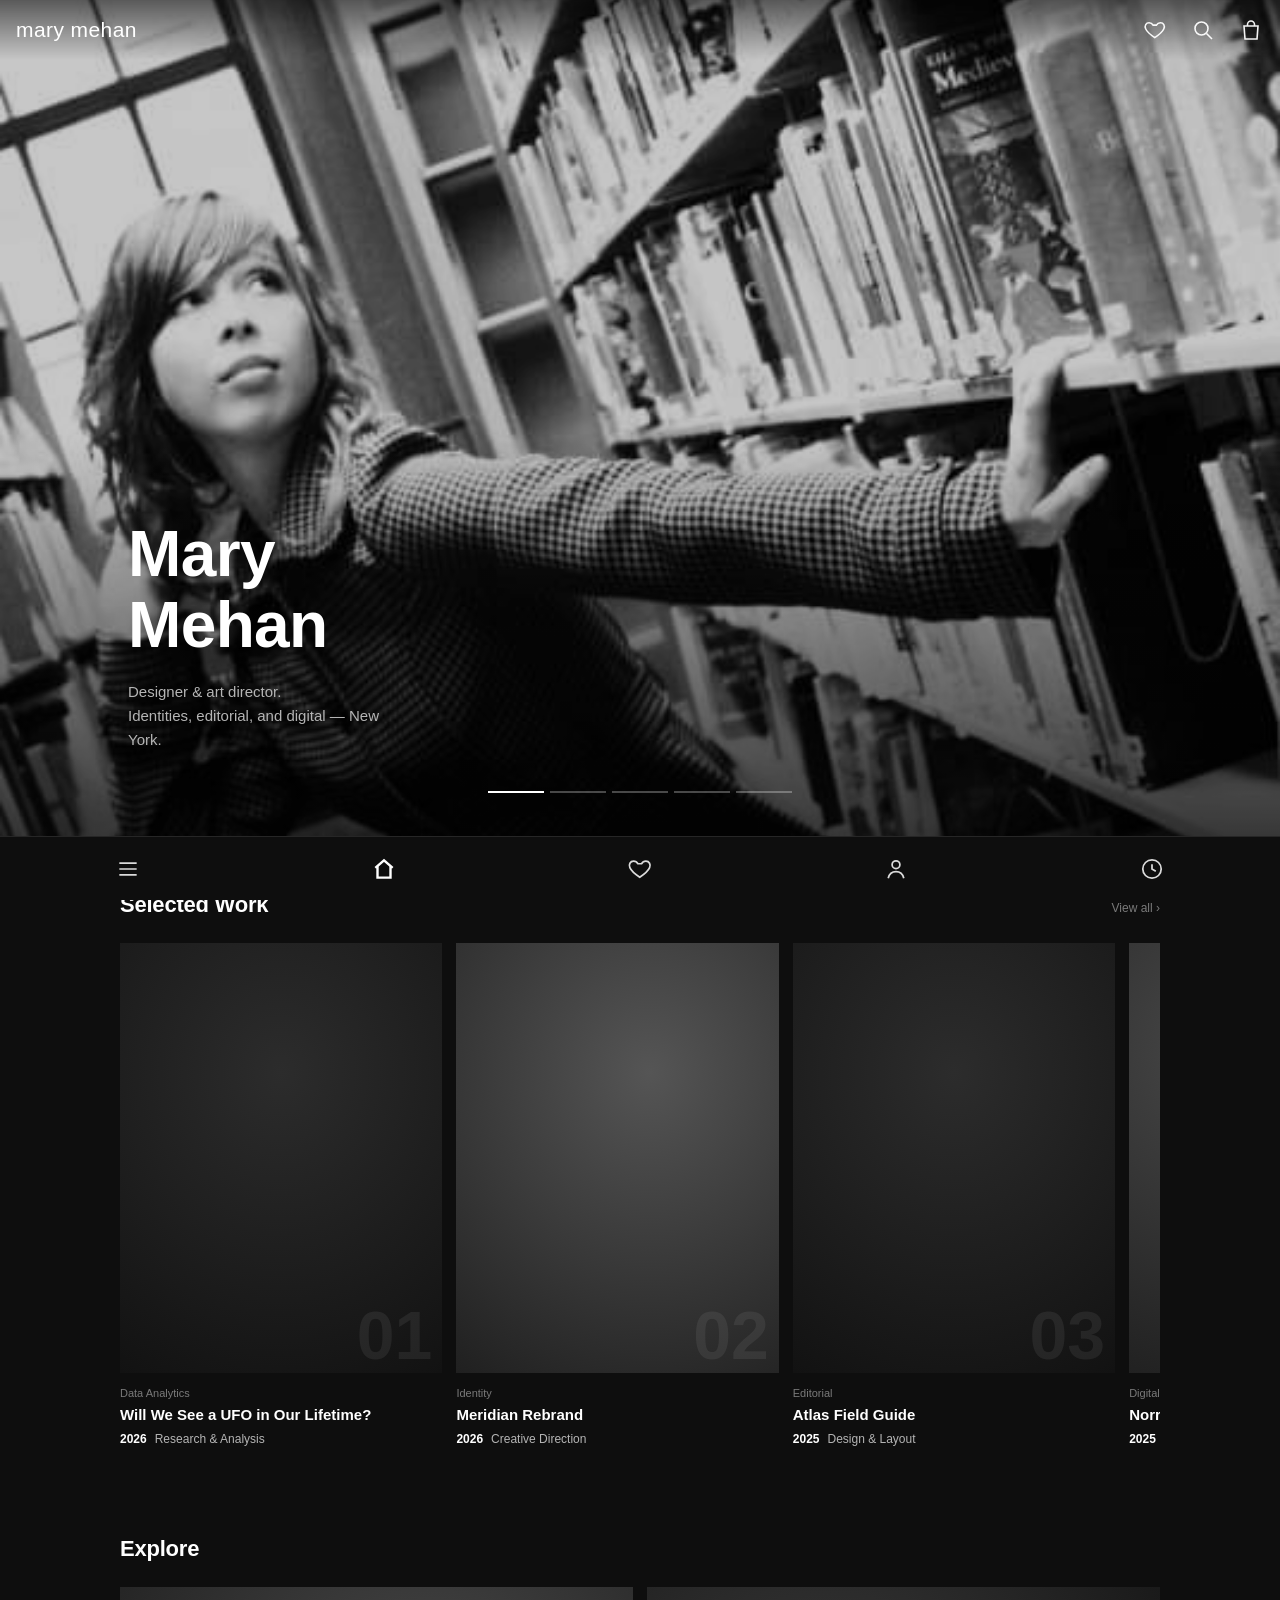
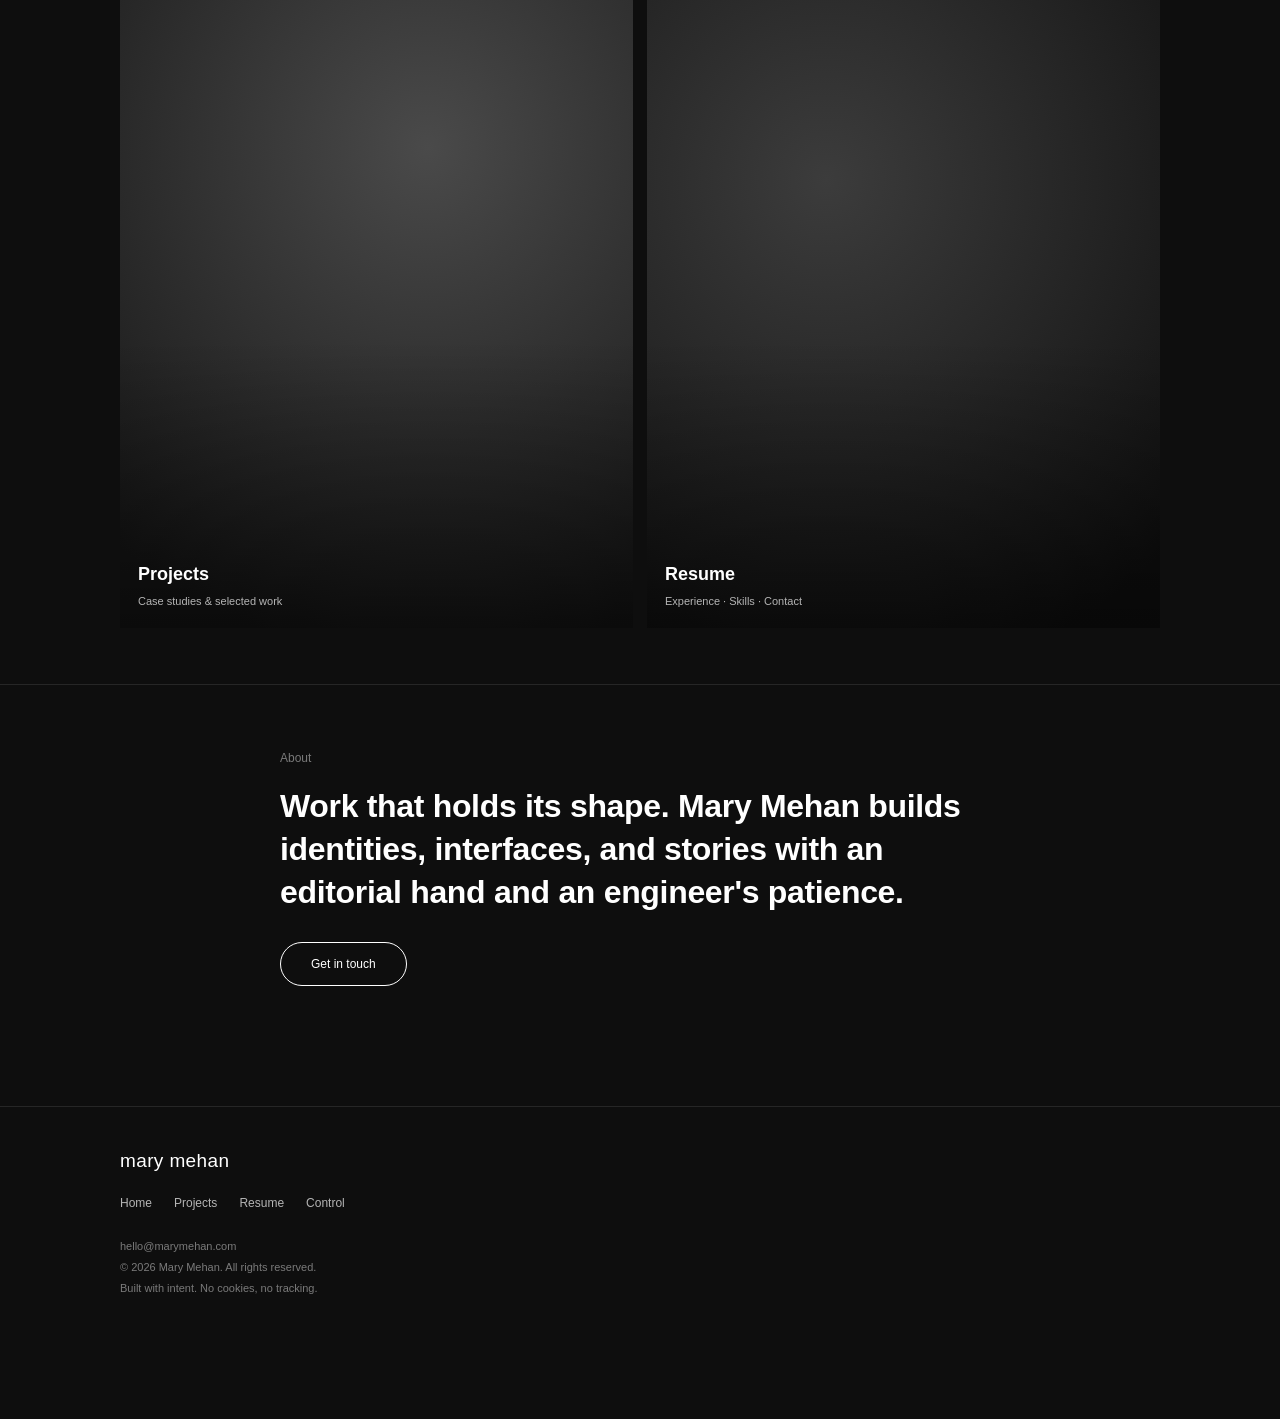
==== index.html @ bd60a0c3 "Initial commit: Mary Mehan portfolio site Dark editorial portfolio styled after the JUUN.J mobile sh" ====
<!DOCTYPE html>
<html lang="en">
<head>
  <meta charset="UTF-8" />
  <meta name="viewport" content="width=device-width, initial-scale=1.0" />
  <meta name="theme-color" content="#0e0e0e" />
  <title>mary mehan — portfolio</title>
  <link rel="stylesheet" href="css/style.css" />
</head>
<body data-page="home">

  <!-- full-screen hero carousel -->
  <section class="hero" aria-label="Featured">
    <div class="hero-track">
      <div class="hero-slide">
        <div class="slide-art art-photo" style="background-image: url('img/hero-1.jpg')"></div>
        <div class="slide-caption">
          <div class="slide-title">Mary<br />Mehan</div>
          <div class="slide-sub">Designer &amp; art director.<br />Identities, editorial, and digital — New York.</div>
        </div>
      </div>
      <div class="hero-slide">
        <div class="slide-art art-figure"></div>
        <div class="slide-caption">
          <div class="slide-title">The<br />Work</div>
          <div class="slide-sub">Identities, editorial, and digital.<br />Selected projects, 2018 to now.</div>
        </div>
      </div>
      <div class="hero-slide">
        <div class="slide-art art-2" data-mark="26"></div>
        <div class="slide-caption">
          <div class="slide-title">Atlas<br />Field Guide</div>
          <div class="slide-sub">172 pages of maps, margins, and quiet type.<br />Editorial design, 2025.</div>
        </div>
      </div>
      <div class="hero-slide">
        <div class="slide-art art-3" data-mark="NC"></div>
        <div class="slide-caption">
          <div class="slide-title">Norr<br />Commerce</div>
          <div class="slide-sub">A storefront that gets out of the way.<br />UX / UI, shipped 2025.</div>
        </div>
      </div>
      <div class="hero-slide">
        <div class="slide-art art-portrait"></div>
        <div class="slide-caption">
          <div class="slide-title">Say<br />Hello</div>
          <div class="slide-sub">Now booking for 2026.<br /><span id="hero-email">hello@marymehan.com</span></div>
        </div>
      </div>
    </div>
    <div class="hero-progress"></div>
  </section>

  <!-- selected work row -->
  <section class="section">
    <div class="wrap">
      <div class="section-head">
        <h2>Selected Work</h2>
        <a class="more" href="projects.html">View all</a>
      </div>
      <div class="scroll-row" id="home-row"></div>
    </div>
  </section>

  <!-- two-column tiles -->
  <section class="section">
    <div class="wrap">
      <div class="section-head">
        <h2>Explore</h2>
      </div>
      <div class="grid-2">
        <a class="cat-tile" href="projects.html">
          <span class="tile-label">Projects<small>Case studies &amp; selected work</small></span>
        </a>
        <a class="cat-tile" href="resume.html">
          <span class="tile-label">Resume<small>Experience · Skills · Contact</small></span>
        </a>
      </div>
    </div>
  </section>

  <!-- statement strip -->
  <section class="statement">
    <div class="wrap">
      <div class="kicker">About</div>
      <p id="statement-text">Work that holds its shape.</p>
      <a class="cta" href="resume.html">Get in touch</a>
    </div>
  </section>

  <footer class="site-footer">
    <div class="wrap">
      <div class="foot-brand">mary mehan</div>
      <div class="foot-links">
        <a href="index.html">Home</a>
        <a href="projects.html">Projects</a>
        <a href="resume.html">Resume</a>
        <a href="control.html">Control</a>
      </div>
      <div class="foot-fine">
        <span id="foot-email">hello@marymehan.com</span><br />
        © 2026 Mary Mehan. All rights reserved.<br />
        Built with intent. No cookies, no tracking.
      </div>
    </div>
  </footer>

  <script src="js/main.js"></script>
  <script>
    document.addEventListener("DOMContentLoaded", () => {
      const data = mmLoad();
      document.getElementById("statement-text").textContent = data.statement;
      document.getElementById("foot-email").textContent = data.email;
      document.getElementById("hero-email").textContent = data.email;
      renderRow(document.getElementById("home-row"), data.projects.slice(0, 5));
    });
  </script>
</body>
</html>
---- css/style.css ----
/* ==========================================================
   MARY MEHAN — portfolio
   Design language: dark app-like editorial (juun.j style)
   ========================================================== */

:root {
  --bg: #0e0e0e;
  --bg-raise: #161616;
  --text: #ffffff;
  --text-dim: #b5b5b5;
  --text-faint: #7a7a7a;
  --hairline: #262626;
  --font: "Helvetica Neue", Helvetica, Arial, "Segoe UI", sans-serif;
  --max: 1080px;
  --navbar-h: 64px;
  --topbar-h: 60px;
}

* { margin: 0; padding: 0; box-sizing: border-box; }

html { -webkit-text-size-adjust: 100%; }

body {
  font-family: var(--font);
  background: var(--bg);
  color: var(--text);
  font-size: 14px;
  line-height: 1.5;
  padding-bottom: var(--navbar-h);
}

a { color: inherit; text-decoration: none; }
button { font-family: inherit; cursor: pointer; background: none; border: none; color: inherit; }
img { max-width: 100%; display: block; }
svg { display: block; }

.wrap { max-width: var(--max); margin: 0 auto; padding: 0 20px; }

/* ---------- top bar ---------- */
.topbar {
  position: fixed;
  top: 0;
  left: 0;
  right: 0;
  z-index: 100;
  height: var(--topbar-h);
  display: flex;
  align-items: center;
  justify-content: space-between;
  padding: 0 16px;
  background: linear-gradient(to bottom, rgba(0, 0, 0, 0.55), rgba(0, 0, 0, 0));
  transition: background 0.3s ease;
}
.topbar.solid { background: rgba(14, 14, 14, 0.92); backdrop-filter: blur(8px); }
.topbar .left { display: flex; align-items: center; gap: 10px; }
.topbar .brand {
  font-size: 21px;
  font-weight: 500;
  letter-spacing: 0.02em;
  text-transform: lowercase;
}
.topbar .right { display: flex; align-items: center; gap: 22px; }
.icon-btn {
  width: 26px;
  height: 26px;
  display: flex;
  align-items: center;
  justify-content: center;
  color: var(--text);
  opacity: 0.95;
}
.icon-btn:hover { opacity: 0.7; }
.icon-btn svg { width: 24px; height: 24px; stroke: currentColor; fill: none; stroke-width: 1.6; }

/* ---------- bottom nav ---------- */
.bottomnav {
  position: fixed;
  left: 0;
  right: 0;
  bottom: 0;
  z-index: 100;
  height: var(--navbar-h);
  background: var(--bg);
  border-top: 1px solid var(--hairline);
  display: flex;
  align-items: center;
  justify-content: space-around;
  padding-bottom: env(safe-area-inset-bottom);
}
.bottomnav a, .bottomnav button {
  flex: 1;
  height: 100%;
  display: flex;
  align-items: center;
  justify-content: center;
  color: var(--text);
  opacity: 0.85;
}
.bottomnav svg { width: 26px; height: 26px; stroke: currentColor; fill: none; stroke-width: 1.6; }
.bottomnav .active { opacity: 1; }
.bottomnav .active svg { stroke-width: 2.2; }
.bottomnav a:hover, .bottomnav button:hover { opacity: 1; }

/* ---------- overlay menu ---------- */
.menu-overlay {
  position: fixed;
  inset: 0;
  z-index: 200;
  background: rgba(10, 10, 10, 0.97);
  display: flex;
  flex-direction: column;
  justify-content: center;
  padding: 0 28px;
  opacity: 0;
  pointer-events: none;
  transition: opacity 0.3s ease;
}
.menu-overlay.open { opacity: 1; pointer-events: auto; }
.menu-overlay .menu-close {
  position: absolute;
  top: 16px;
  right: 16px;
  font-size: 28px;
  font-weight: 300;
  padding: 8px;
}
.menu-overlay nav a {
  display: block;
  font-size: clamp(34px, 8vw, 54px);
  font-weight: 700;
  line-height: 1.35;
  color: var(--text-faint);
  transition: color 0.2s ease;
}
.menu-overlay nav a:hover, .menu-overlay nav a.active { color: var(--text); }
.menu-overlay .menu-foot {
  position: absolute;
  bottom: calc(var(--navbar-h) + 24px);
  left: 28px;
  font-size: 12px;
  color: var(--text-faint);
  letter-spacing: 0.04em;
}

/* ---------- hero carousel ---------- */
.hero {
  position: relative;
  overflow: hidden;
  height: calc(100dvh - var(--navbar-h));
  background: var(--bg);
}
.hero-track {
  display: flex;
  height: 100%;
  transition: transform 0.7s cubic-bezier(0.22, 1, 0.36, 1);
}
.hero-slide {
  flex: 0 0 100%;
  position: relative;
  display: flex;
  align-items: flex-end;
}
.hero-slide .slide-art { position: absolute; inset: 0; }
.hero-slide .slide-caption {
  position: relative;
  z-index: 2;
  padding: 0 28px 84px;
  max-width: var(--max);
  width: 100%;
  margin: 0 auto;
}
.slide-title {
  font-size: clamp(38px, 8vw, 64px);
  font-weight: 700;
  line-height: 1.12;
  letter-spacing: -0.01em;
}
.slide-sub {
  margin-top: 18px;
  font-size: 15px;
  font-weight: 400;
  line-height: 1.6;
  color: var(--text-dim);
  max-width: 34ch;
}

/* slide indicator — thin bars, bottom center */
.hero-progress {
  position: absolute;
  left: 50%;
  bottom: 34px;
  transform: translateX(-50%);
  z-index: 3;
  display: flex;
  gap: 6px;
}
.hero-progress button {
  width: 56px;
  height: 2px;
  padding: 10px 0;
  background: none;
  position: relative;
}
.hero-progress button::after {
  content: "";
  position: absolute;
  left: 0;
  right: 0;
  top: 50%;
  height: 2px;
  margin-top: -1px;
  background: rgba(255, 255, 255, 0.28);
}
.hero-progress button.on::after { background: #ffffff; }

/* photographic slide art */
.art-photo {
  background-size: cover;
  background-position: center 22%;
  background-repeat: no-repeat;
  filter: grayscale(1) brightness(0.78);
}
@media (min-width: 900px) {
  /* portrait image on a wide screen: keep the subject right of the caption */
  .art-photo { background-position: 72% 20%; }
}

/* cutout portrait composited onto a dark studio backdrop */
.art-portrait {
  background-image:
    url("../img/hero-2.png"),
    radial-gradient(120% 90% at 50% 20%, #4e4e4e 0%, #262626 45%, #0d0d0d 100%);
  background-size: auto 88%, cover;
  background-position: center bottom, center;
  background-repeat: no-repeat;
  filter: grayscale(1);
}
@media (min-width: 900px) {
  /* keep the subject right of the caption on wide screens */
  .art-portrait {
    background-position: 68% bottom, center;
    background-size: auto 94%, cover;
  }
}

/* crouching-figure cutout on a dark studio backdrop */
.art-figure {
  background-image:
    url("../img/hero-3.png"),
    radial-gradient(130% 100% at 60% 30%, #5a5a5a 0%, #2a2a2a 50%, #0d0d0d 100%);
  background-size: auto 78%, cover;
  background-position: right -40px top 42%, center;
  background-repeat: no-repeat;
  filter: grayscale(1);
}
@media (min-width: 900px) {
  .art-figure {
    background-position: right -40px top 45%, center;
    background-size: auto 84%, cover;
  }
}

/* studio-backdrop slide art — monochrome photo feel */
.art-1 {
  background:
    radial-gradient(120% 90% at 60% 30%, #6a6a6a 0%, #3c3c3c 45%, #191919 100%);
}
.art-2 {
  background:
    radial-gradient(130% 100% at 35% 25%, #575757 0%, #303030 50%, #121212 100%);
}
.art-3 {
  background:
    radial-gradient(110% 95% at 70% 40%, #7c7c7c 0%, #424242 40%, #151515 100%);
}
.slide-art::before {
  content: "";
  position: absolute;
  inset: 0;
  background: linear-gradient(to top, rgba(0, 0, 0, 0.72) 0%, rgba(0, 0, 0, 0) 48%);
}
.slide-art::after {
  content: attr(data-mark);
  position: absolute;
  right: 2%;
  top: 46%;
  transform: translateY(-50%);
  font-size: clamp(140px, 38vw, 420px);
  font-weight: 700;
  letter-spacing: -0.05em;
  line-height: 1;
  color: rgba(255, 255, 255, 0.05);
}

/* ---------- page hero (subpages) ---------- */
.page-hero {
  padding: calc(var(--topbar-h) + 46px) 0 34px;
  border-bottom: 1px solid var(--hairline);
}
.page-hero h1 {
  font-size: clamp(34px, 7vw, 52px);
  font-weight: 700;
  line-height: 1.1;
  letter-spacing: -0.01em;
}
.page-hero p {
  margin-top: 12px;
  font-size: 14px;
  color: var(--text-dim);
}

/* ---------- sections ---------- */
.section { padding: 52px 0 8px; }
.section-head {
  display: flex;
  align-items: baseline;
  justify-content: space-between;
  margin-bottom: 22px;
}
.section-head h2 {
  font-size: 22px;
  font-weight: 700;
  letter-spacing: -0.01em;
}
.section-head .more {
  font-size: 12px;
  color: var(--text-faint);
}
.section-head .more::after { content: " \203A"; }

/* ---------- horizontal scroll row ---------- */
.scroll-row {
  display: flex;
  gap: 14px;
  overflow-x: auto;
  padding-bottom: 24px;
  scroll-snap-type: x mandatory;
  scrollbar-width: none;
}
.scroll-row::-webkit-scrollbar { display: none; }
.scroll-row .card { flex: 0 0 68%; scroll-snap-align: start; }
@media (min-width: 720px) {
  .scroll-row .card { flex: 0 0 31%; }
}

/* ---------- cards ---------- */
.card { display: block; }
.card .thumb {
  aspect-ratio: 3 / 4;
  position: relative;
  overflow: hidden;
  margin-bottom: 12px;
  background: var(--bg-raise);
}
.card .thumb::after {
  content: attr(data-num);
  position: absolute;
  right: 10px;
  bottom: 4px;
  font-size: 68px;
  font-weight: 700;
  color: rgba(255, 255, 255, 0.07);
  line-height: 1;
}
.card:hover .thumb { opacity: 0.85; }
.card .cat {
  font-size: 11px;
  color: var(--text-faint);
  margin-bottom: 4px;
}
.card .name {
  font-size: 15px;
  font-weight: 700;
  line-height: 1.35;
}
.card .meta {
  margin-top: 4px;
  font-size: 12px;
  color: var(--text-dim);
}
.card .meta .tag { color: var(--text); font-weight: 700; margin-right: 8px; }

/* thumb tone variants — studio grays */
.t-1 { background: radial-gradient(110% 90% at 60% 30%, #555, #1d1d1d) !important; }
.t-2 { background: radial-gradient(120% 100% at 30% 25%, #484848, #171717) !important; }
.t-3 { background: radial-gradient(100% 90% at 70% 45%, #616161, #202020) !important; }
.t-4 { background: radial-gradient(120% 95% at 45% 20%, #3e3e3e, #141414) !important; }
.t-dark { background: radial-gradient(120% 100% at 50% 30%, #2c2c2c, #0c0c0c) !important; }

/* ---------- two-column tiles ---------- */
.grid-2 {
  display: grid;
  grid-template-columns: 1fr 1fr;
  gap: 14px;
}
.cat-tile {
  position: relative;
  aspect-ratio: 4 / 5;
  display: flex;
  align-items: flex-end;
  overflow: hidden;
}
.cat-tile .tile-label {
  position: relative;
  z-index: 2;
  padding: 18px;
  font-size: 18px;
  font-weight: 700;
}
.cat-tile .tile-label small {
  display: block;
  font-size: 11px;
  font-weight: 400;
  color: var(--text-dim);
  margin-top: 5px;
}
.cat-tile::before {
  content: "";
  position: absolute;
  inset: 0;
  background: radial-gradient(120% 100% at 60% 25%, #4a4a4a 0%, #161616 80%);
  transition: transform 0.5s ease;
}
.cat-tile:nth-child(even)::before {
  background: radial-gradient(120% 100% at 35% 30%, #3c3c3c 0%, #101010 80%);
}
.cat-tile::after {
  content: "";
  position: absolute;
  inset: 0;
  background: linear-gradient(to top, rgba(0, 0, 0, 0.5), transparent 45%);
}
.cat-tile:hover::before { transform: scale(1.05); }

/* ---------- projects grid ---------- */
.grid-products {
  display: grid;
  grid-template-columns: 1fr 1fr;
  gap: 30px 14px;
  padding: 8px 0 48px;
}
@media (min-width: 720px) {
  .grid-products { grid-template-columns: repeat(3, 1fr); }
}

/* filter chips */
.chips {
  display: flex;
  gap: 8px;
  overflow-x: auto;
  padding: 20px 0 8px;
  scrollbar-width: none;
}
.chips::-webkit-scrollbar { display: none; }
.chip {
  border: 1px solid var(--hairline);
  padding: 8px 16px;
  font-size: 12px;
  white-space: nowrap;
  color: var(--text-dim);
  border-radius: 999px;
}
.chip.on {
  background: var(--text);
  border-color: var(--text);
  color: #000;
  font-weight: 700;
}

/* ---------- statement strip ---------- */
.statement {
  border-top: 1px solid var(--hairline);
  padding: 64px 0;
  margin-top: 48px;
}
.statement .wrap { max-width: 760px; }
.statement .kicker {
  font-size: 12px;
  color: var(--text-faint);
  margin-bottom: 18px;
}
.statement p {
  font-size: clamp(22px, 4.4vw, 32px);
  font-weight: 700;
  line-height: 1.35;
  letter-spacing: -0.01em;
}
.statement .cta {
  display: inline-block;
  margin-top: 28px;
  border: 1px solid var(--text);
  padding: 12px 30px;
  font-size: 12px;
  border-radius: 999px;
}
.statement .cta:hover { background: var(--text); color: #000; }

/* ---------- resume ---------- */
.resume { padding-bottom: 48px; }
.resume-block { border-bottom: 1px solid var(--hairline); padding: 34px 0; }
.resume-block h3 {
  font-size: 12px;
  font-weight: 400;
  color: var(--text-faint);
  letter-spacing: 0.08em;
  text-transform: uppercase;
  margin-bottom: 22px;
}
.resume-item {
  display: grid;
  grid-template-columns: 96px 1fr;
  gap: 18px;
  padding: 10px 0;
}
.resume-item .when {
  font-size: 12px;
  color: var(--text-faint);
  padding-top: 4px;
}
.resume-item .what strong {
  display: block;
  font-size: 16px;
  font-weight: 700;
}
.resume-item .what em {
  display: block;
  font-style: normal;
  font-size: 13px;
  color: var(--text-dim);
  margin: 3px 0 8px;
}
.resume-item .what p { font-size: 13px; color: var(--text-dim); max-width: 62ch; }
.skill-tags { display: flex; flex-wrap: wrap; gap: 8px; }
.skill-tags span {
  border: 1px solid var(--hairline);
  padding: 8px 14px;
  font-size: 12px;
  color: var(--text-dim);
  border-radius: 999px;
}
.resume-actions { padding: 34px 0; display: flex; gap: 10px; }
.btn {
  display: inline-block;
  border: 1px solid var(--text);
  background: var(--text);
  color: #000;
  padding: 13px 30px;
  font-size: 12px;
  font-weight: 700;
  border-radius: 999px;
}
.btn.ghost { background: transparent; color: var(--text); font-weight: 400; }
.btn:hover { opacity: 0.85; }

/* ---------- control panel ---------- */
.control { padding-bottom: 64px; }
.panel {
  border: 1px solid var(--hairline);
  background: var(--bg-raise);
  margin-top: 20px;
  border-radius: 4px;
}
.panel-head {
  border-bottom: 1px solid var(--hairline);
  padding: 16px 18px;
  font-size: 13px;
  font-weight: 700;
  display: flex;
  justify-content: space-between;
  align-items: center;
}
.panel-body { padding: 18px; }
.field { margin-bottom: 18px; }
.field label {
  display: block;
  font-size: 11px;
  color: var(--text-faint);
  letter-spacing: 0.06em;
  text-transform: uppercase;
  margin-bottom: 8px;
}
.field input, .field textarea, .field select {
  width: 100%;
  border: 1px solid var(--hairline);
  background: var(--bg);
  color: var(--text);
  padding: 11px 13px;
  font-family: var(--font);
  font-size: 14px;
  border-radius: 4px;
}
.field input:focus, .field textarea:focus, .field select:focus {
  outline: none;
  border-color: var(--text-dim);
}
.ctl-list { list-style: none; }
.ctl-list li {
  display: flex;
  justify-content: space-between;
  align-items: center;
  gap: 12px;
  padding: 13px 0;
  border-bottom: 1px solid var(--hairline);
}
.ctl-list li:last-child { border-bottom: none; }
.ctl-list .li-name { font-size: 14px; font-weight: 700; }
.ctl-list .li-meta { font-size: 12px; color: var(--text-faint); }
.ctl-list button {
  border: 1px solid var(--hairline);
  padding: 7px 14px;
  font-size: 11px;
  color: var(--text-dim);
  border-radius: 999px;
}
.ctl-list button:hover { border-color: #ff5a5a; color: #ff5a5a; }
.notice { margin-top: 14px; font-size: 12px; color: var(--text-faint); }
.notice.ok { color: var(--text); }

/* ---------- footer ---------- */
.site-footer {
  border-top: 1px solid var(--hairline);
  margin-top: 56px;
  padding: 40px 0 56px;
}
.foot-brand {
  font-size: 19px;
  font-weight: 500;
  text-transform: lowercase;
  letter-spacing: 0.02em;
  margin-bottom: 18px;
}
.foot-links {
  display: flex;
  flex-wrap: wrap;
  gap: 8px 22px;
  font-size: 12px;
  color: var(--text-dim);
  margin-bottom: 24px;
}
.foot-fine {
  font-size: 11px;
  line-height: 1.9;
  color: var(--text-faint);
}
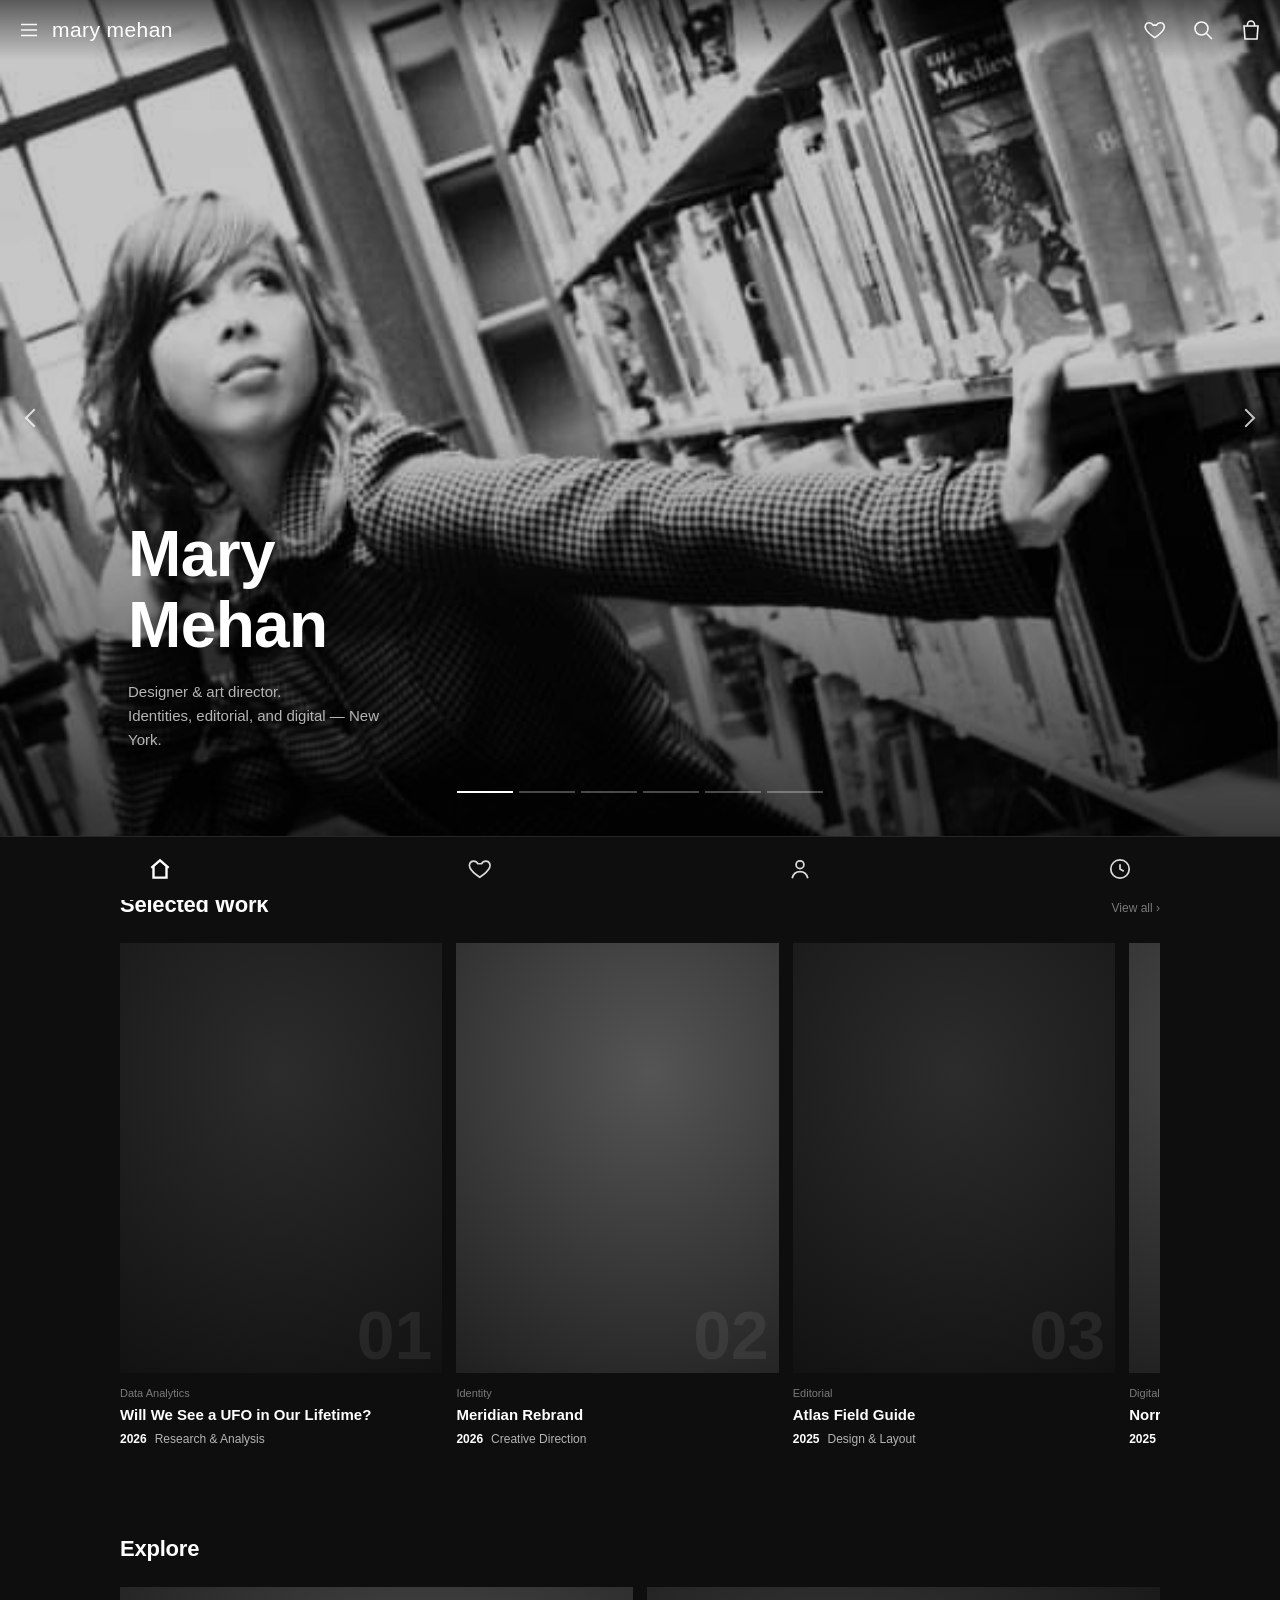
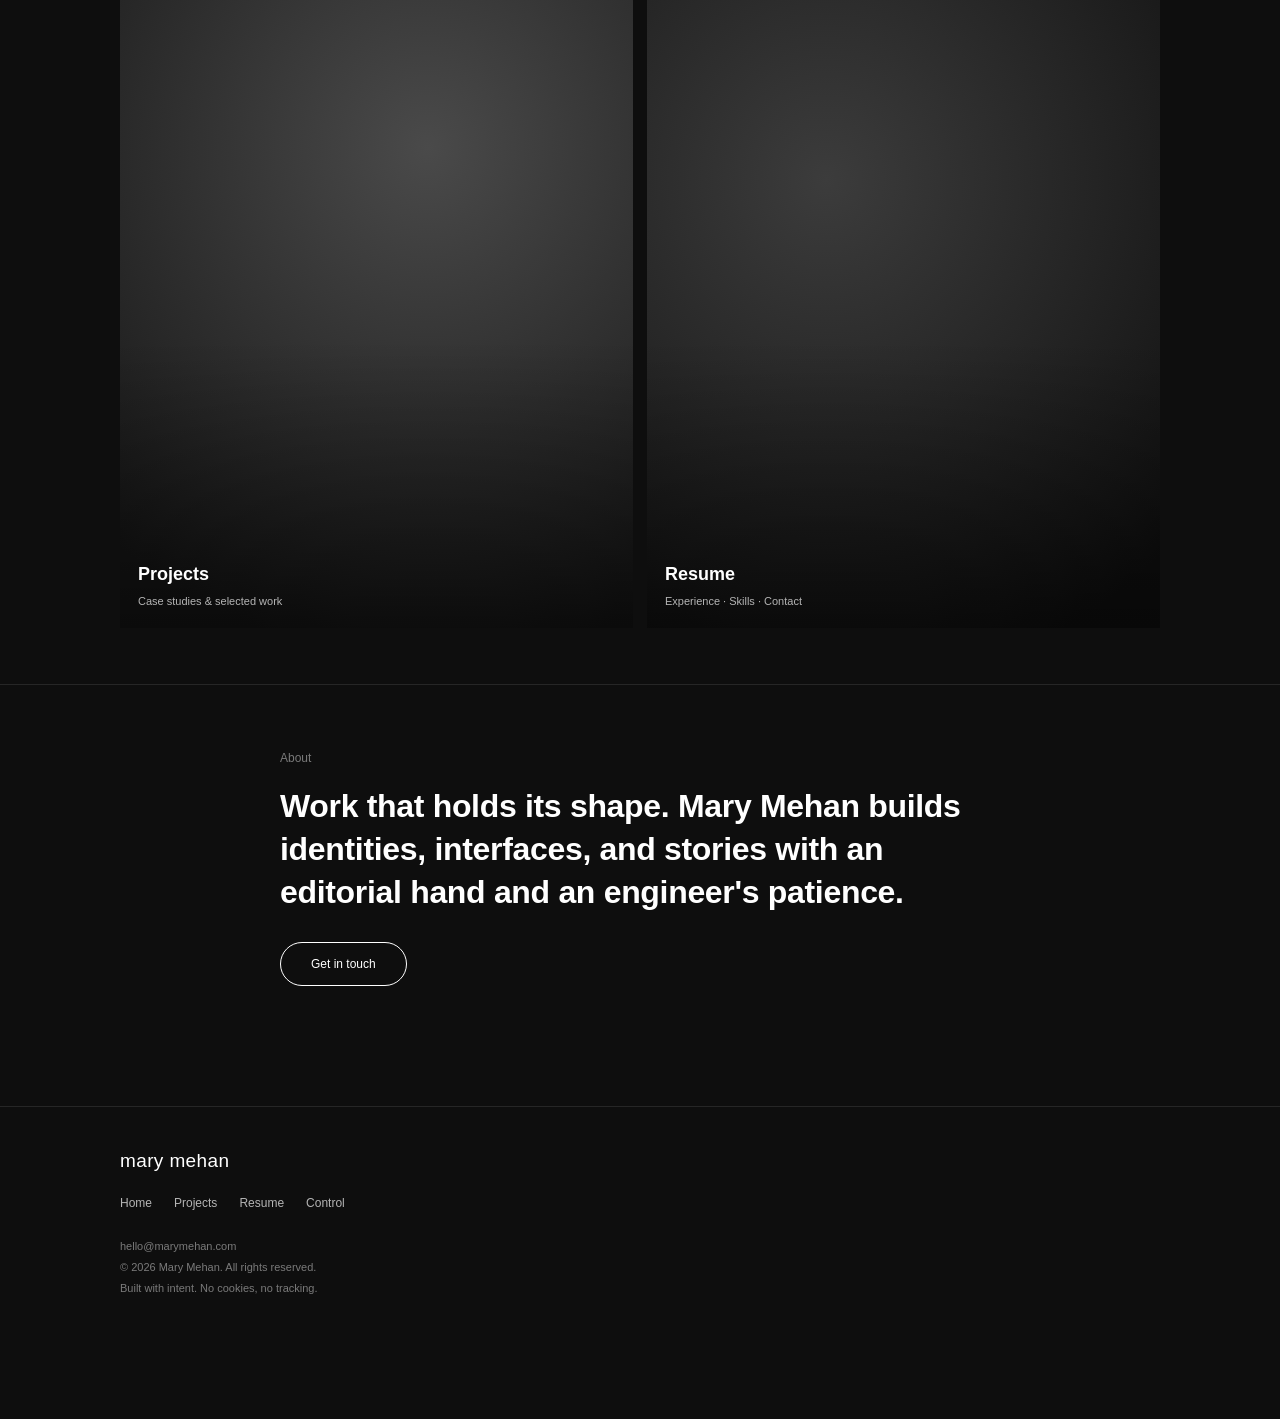
==== commit 912e5ee8: "Add fireplace photo as fifth carousel slide Grayscale treatment via the shared art-photo class; imag" ====
--- a/index.html
+++ b/index.html
@@ -38,6 +38,13 @@
         <div class="slide-caption">
           <div class="slide-title">Norr<br />Commerce</div>
           <div class="slide-sub">A storefront that gets out of the way.<br />UX / UI, shipped 2025.</div>
+        </div>
+      </div>
+      <div class="hero-slide">
+        <div class="slide-art art-photo" style="background-image: url('img/hero-4.jpg'); background-position: center 55%"></div>
+        <div class="slide-caption">
+          <div class="slide-title">Off the<br />Clock</div>
+          <div class="slide-sub">Field notes, fireplaces,<br />and found compositions.</div>
         </div>
       </div>
       <div class="hero-slide">
--- a/css/style.css
+++ b/css/style.css
@@ -184,6 +184,32 @@
   max-width: 34ch;
 }
 
+/* prev / next arrows */
+.hero-arrow {
+  position: absolute;
+  top: 50%;
+  transform: translateY(-50%);
+  z-index: 4;
+  width: 46px;
+  height: 46px;
+  display: flex;
+  align-items: center;
+  justify-content: center;
+  color: var(--text);
+  opacity: 0.75;
+}
+.hero-arrow svg {
+  width: 30px;
+  height: 30px;
+  stroke: currentColor;
+  fill: none;
+  stroke-width: 1.6;
+}
+.hero-arrow:hover { opacity: 1; }
+.hero-arrow.prev { left: 8px; }
+.hero-arrow.next { right: 8px; }
+.hero-arrow.next svg { transform: scaleX(-1); }
+
 /* slide indicator — thin bars, bottom center */
 .hero-progress {
   position: absolute;
